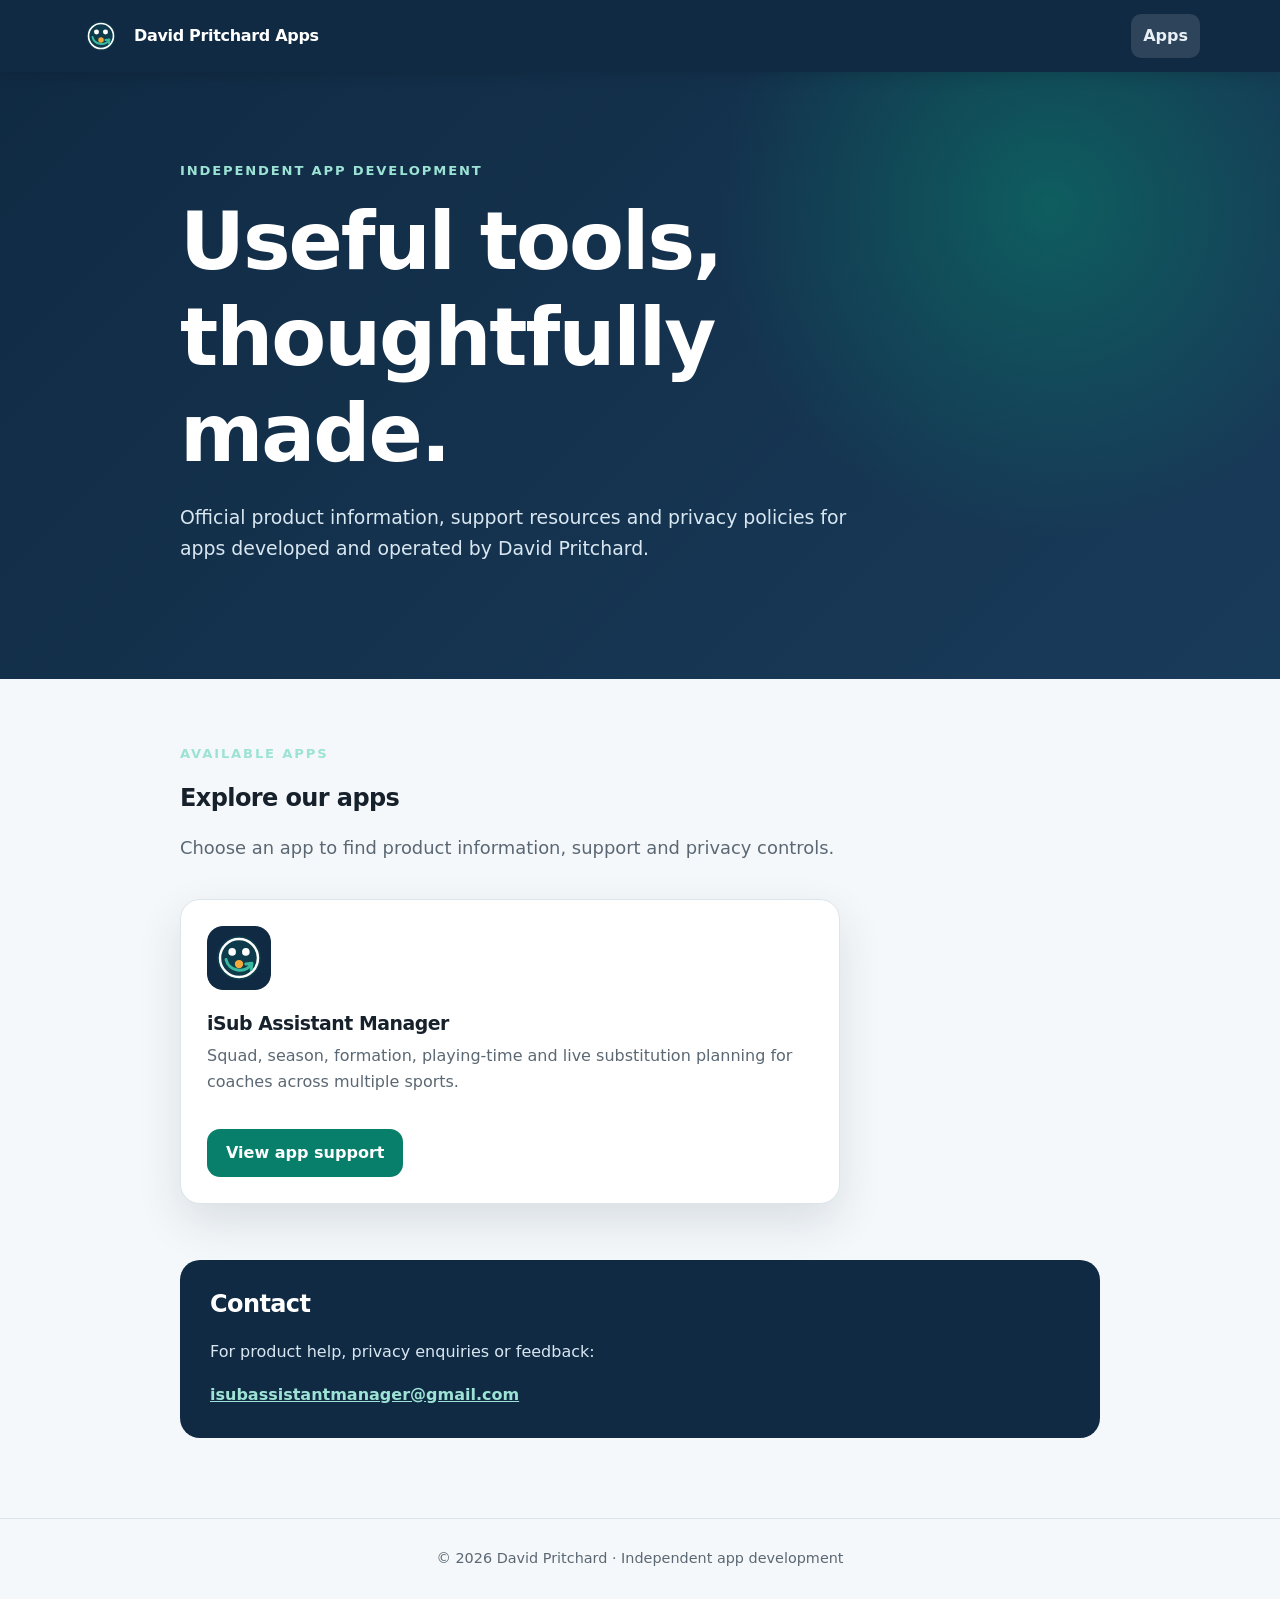
==== index.html @ f0578db5 "Launch app support and privacy website" ====
<!doctype html>
<html lang="en">
<head>
  <meta charset="utf-8">
  <meta name="viewport" content="width=device-width, initial-scale=1">
  <meta name="description" content="Official app support and privacy information for apps developed by David Pritchard.">
  <meta property="og:title" content="David Pritchard Apps">
  <meta property="og:description" content="Official product information, support and privacy resources.">
  <meta property="og:type" content="website">
  <meta property="og:url" content="https://depritchard82.github.io/">
  <link rel="canonical" href="https://depritchard82.github.io/">
  <meta name="theme-color" content="#102a43">
  <title>David Pritchard Apps | Support &amp; Privacy</title>
  <link rel="icon" href="isub-assistant-manager/icon.svg" type="image/svg+xml">
  <link rel="stylesheet" href="isub-assistant-manager/styles.css">
</head>
<body>
  <header class="site-header">
    <nav class="nav" aria-label="Primary navigation">
      <a class="brand" href="./"><img src="isub-assistant-manager/icon.svg" alt=""><span>David Pritchard Apps</span></a>
      <div class="nav-links"><a href="./" aria-current="page">Apps</a></div>
    </nav>
  </header>

  <main>
    <section class="hero">
      <div class="hero-inner">
        <div class="eyebrow">Independent app development</div>
        <h1>Useful tools, thoughtfully made.</h1>
        <p>Official product information, support resources and privacy policies for apps developed and operated by David Pritchard.</p>
      </div>
    </section>

    <section class="content" aria-labelledby="apps-title">
      <div class="eyebrow">Available apps</div>
      <h2 id="apps-title">Explore our apps</h2>
      <p class="intro">Choose an app to find product information, support and privacy controls.</p>

      <div class="grid" style="grid-template-columns: minmax(0, 1fr); max-width: 660px;">
        <article class="card">
          <img src="isub-assistant-manager/icon.svg" width="64" height="64" alt="iSub Assistant Manager app icon" style="border-radius: 16px;">
          <h2>iSub Assistant Manager</h2>
          <p>Squad, season, formation, playing-time and live substitution planning for coaches across multiple sports.</p>
          <div class="actions">
            <a class="button" href="isub-assistant-manager/">View app support</a>
          </div>
        </article>
      </div>

      <div class="contact">
        <h2>Contact</h2>
        <p>For product help, privacy enquiries or feedback:</p>
        <a href="mailto:isubassistantmanager@gmail.com">isubassistantmanager@gmail.com</a>
      </div>
    </section>
  </main>

  <footer>© 2026 David Pritchard · Independent app development</footer>
</body>
</html>
---- isub-assistant-manager/styles.css ----
:root {
  --navy: #102a43;
  --navy-soft: #193b5a;
  --teal: #087f6b;
  --teal-light: #e7f6f2;
  --amber: #f2a93b;
  --ink: #17212b;
  --muted: #5b6874;
  --line: #dce5ec;
  --paper: #ffffff;
  --wash: #f5f8fa;
  --shadow: 0 18px 45px rgba(16, 42, 67, .12);
}

* { box-sizing: border-box; }

html { scroll-behavior: smooth; }

body {
  margin: 0;
  background: var(--wash);
  color: var(--ink);
  font-family: Inter, ui-sans-serif, system-ui, -apple-system, BlinkMacSystemFont,
    "Segoe UI", sans-serif;
  line-height: 1.65;
}

a { color: var(--teal); }

a:focus-visible,
.button:focus-visible {
  outline: 3px solid var(--amber);
  outline-offset: 3px;
}

.site-header {
  background: var(--navy);
  color: white;
  position: sticky;
  top: 0;
  z-index: 10;
  box-shadow: 0 2px 15px rgba(0, 0, 0, .14);
}

.nav {
  width: min(1120px, calc(100% - 40px));
  margin: auto;
  min-height: 72px;
  display: flex;
  align-items: center;
  justify-content: space-between;
  gap: 24px;
}

.brand {
  display: inline-flex;
  align-items: center;
  gap: 12px;
  color: white;
  text-decoration: none;
  font-weight: 760;
  letter-spacing: -.02em;
}

.brand img {
  width: 42px;
  height: 42px;
  border-radius: 12px;
}

.nav-links { display: flex; gap: 8px; }

.nav-links a {
  color: #e8f0f6;
  text-decoration: none;
  padding: 9px 12px;
  border-radius: 10px;
  font-weight: 650;
}

.nav-links a:hover,
.nav-links a[aria-current="page"] { background: rgba(255, 255, 255, .12); }

.hero {
  background:
    radial-gradient(circle at 82% 22%, rgba(8, 127, 107, .55), transparent 29%),
    linear-gradient(135deg, var(--navy), var(--navy-soft));
  color: white;
  padding: 88px 0 96px;
}

.hero-inner,
.content {
  width: min(920px, calc(100% - 40px));
  margin: auto;
}

.eyebrow {
  color: #9de3d5;
  font-size: .82rem;
  font-weight: 800;
  letter-spacing: .14em;
  text-transform: uppercase;
}

h1, h2, h3 { line-height: 1.2; letter-spacing: -.025em; }

h1 { font-size: clamp(2.5rem, 7vw, 5rem); margin: 12px 0 20px; max-width: 820px; }

.hero p { color: #d9e7f1; max-width: 700px; font-size: 1.18rem; }

.actions { display: flex; flex-wrap: wrap; gap: 12px; margin-top: 34px; }

.button {
  display: inline-flex;
  align-items: center;
  justify-content: center;
  min-height: 48px;
  padding: 0 19px;
  border-radius: 13px;
  background: var(--teal);
  color: white;
  text-decoration: none;
  font-weight: 760;
}

.button.secondary { background: white; color: var(--navy); }

.content { padding: 64px 0 80px; }

.intro { font-size: 1.12rem; color: var(--muted); max-width: 760px; }

.grid {
  display: grid;
  grid-template-columns: repeat(3, 1fr);
  gap: 18px;
  margin: 36px 0 56px;
}

.card,
.article {
  background: var(--paper);
  border: 1px solid var(--line);
  border-radius: 20px;
  box-shadow: var(--shadow);
}

.card { padding: 26px; }
.card h2 { font-size: 1.18rem; margin: 14px 0 8px; }
.card p { color: var(--muted); margin: 0; }

.icon {
  width: 42px;
  height: 42px;
  border-radius: 13px;
  display: grid;
  place-items: center;
  background: var(--teal-light);
  color: var(--teal);
  font-weight: 850;
}

.article { padding: clamp(24px, 6vw, 58px); }
.article h1 { color: var(--navy); font-size: clamp(2.1rem, 5vw, 3.8rem); }
.article h2 { color: var(--navy); margin-top: 42px; }
.article p, .article li { color: #344451; }
.article .updated { color: var(--muted); font-size: .93rem; }

.notice {
  background: var(--teal-light);
  border-left: 4px solid var(--teal);
  padding: 18px 20px;
  border-radius: 0 12px 12px 0;
  margin: 28px 0;
}

.contact {
  background: var(--navy);
  color: white;
  border-radius: 20px;
  padding: 30px;
  margin-top: 42px;
}

.contact h2 { color: white; margin-top: 0; }
.contact p { color: #d9e7f1; }
.contact a { color: #9de3d5; font-weight: 750; }

footer {
  border-top: 1px solid var(--line);
  padding: 28px 20px;
  text-align: center;
  color: var(--muted);
  font-size: .9rem;
}

@media (max-width: 720px) {
  .nav { width: min(100% - 24px, 1120px); min-height: 64px; }
  .brand span { display: none; }
  .nav-links { gap: 0; }
  .nav-links a { padding: 8px; font-size: .9rem; }
  .hero { padding: 64px 0 70px; }
  .hero-inner, .content { width: min(100% - 28px, 920px); }
  .grid { grid-template-columns: 1fr; }
  .article { border-radius: 16px; }
}
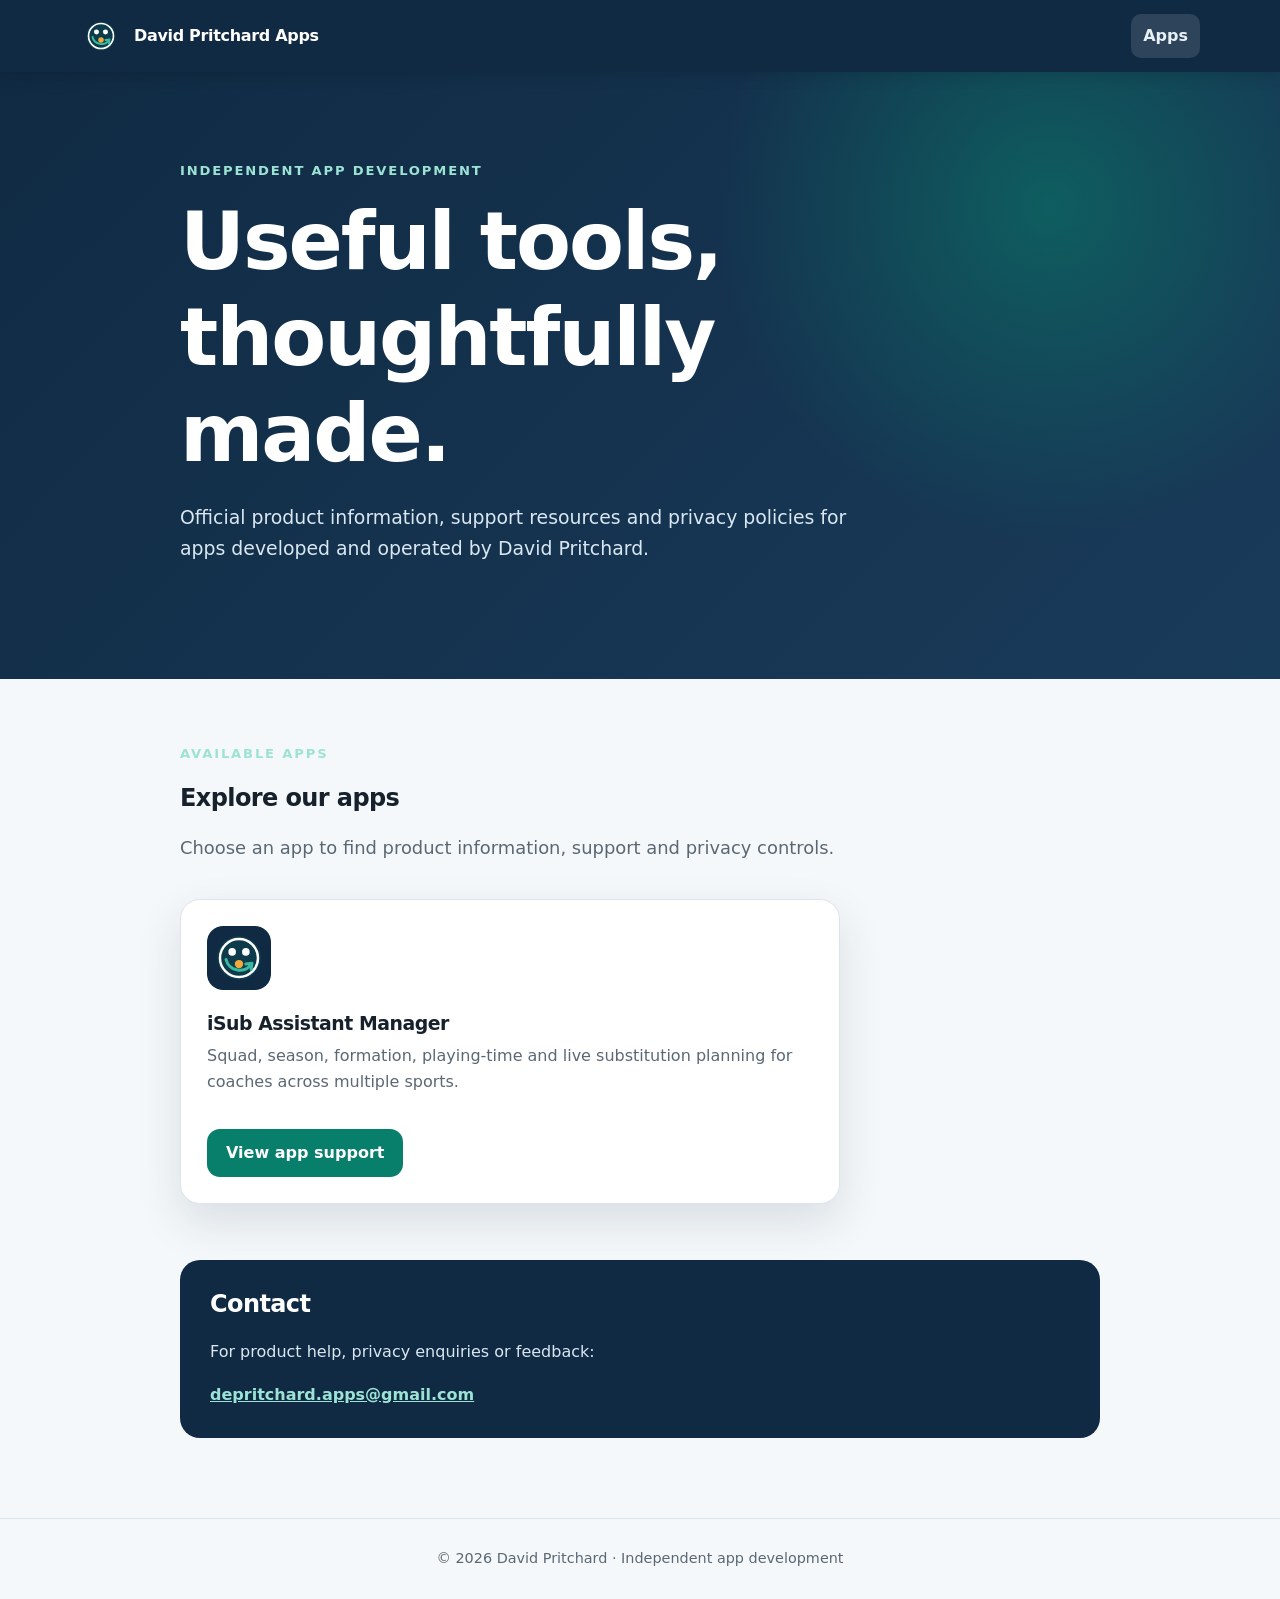
==== commit b5c54772: "Use central apps support email" ====
--- a/index.html
+++ b/index.html
@@ -50,7 +50,7 @@
       <div class="contact">
         <h2>Contact</h2>
         <p>For product help, privacy enquiries or feedback:</p>
-        <a href="mailto:isubassistantmanager@gmail.com">isubassistantmanager@gmail.com</a>
+        <a href="mailto:depritchard.apps@gmail.com">depritchard.apps@gmail.com</a>
       </div>
     </section>
   </main>
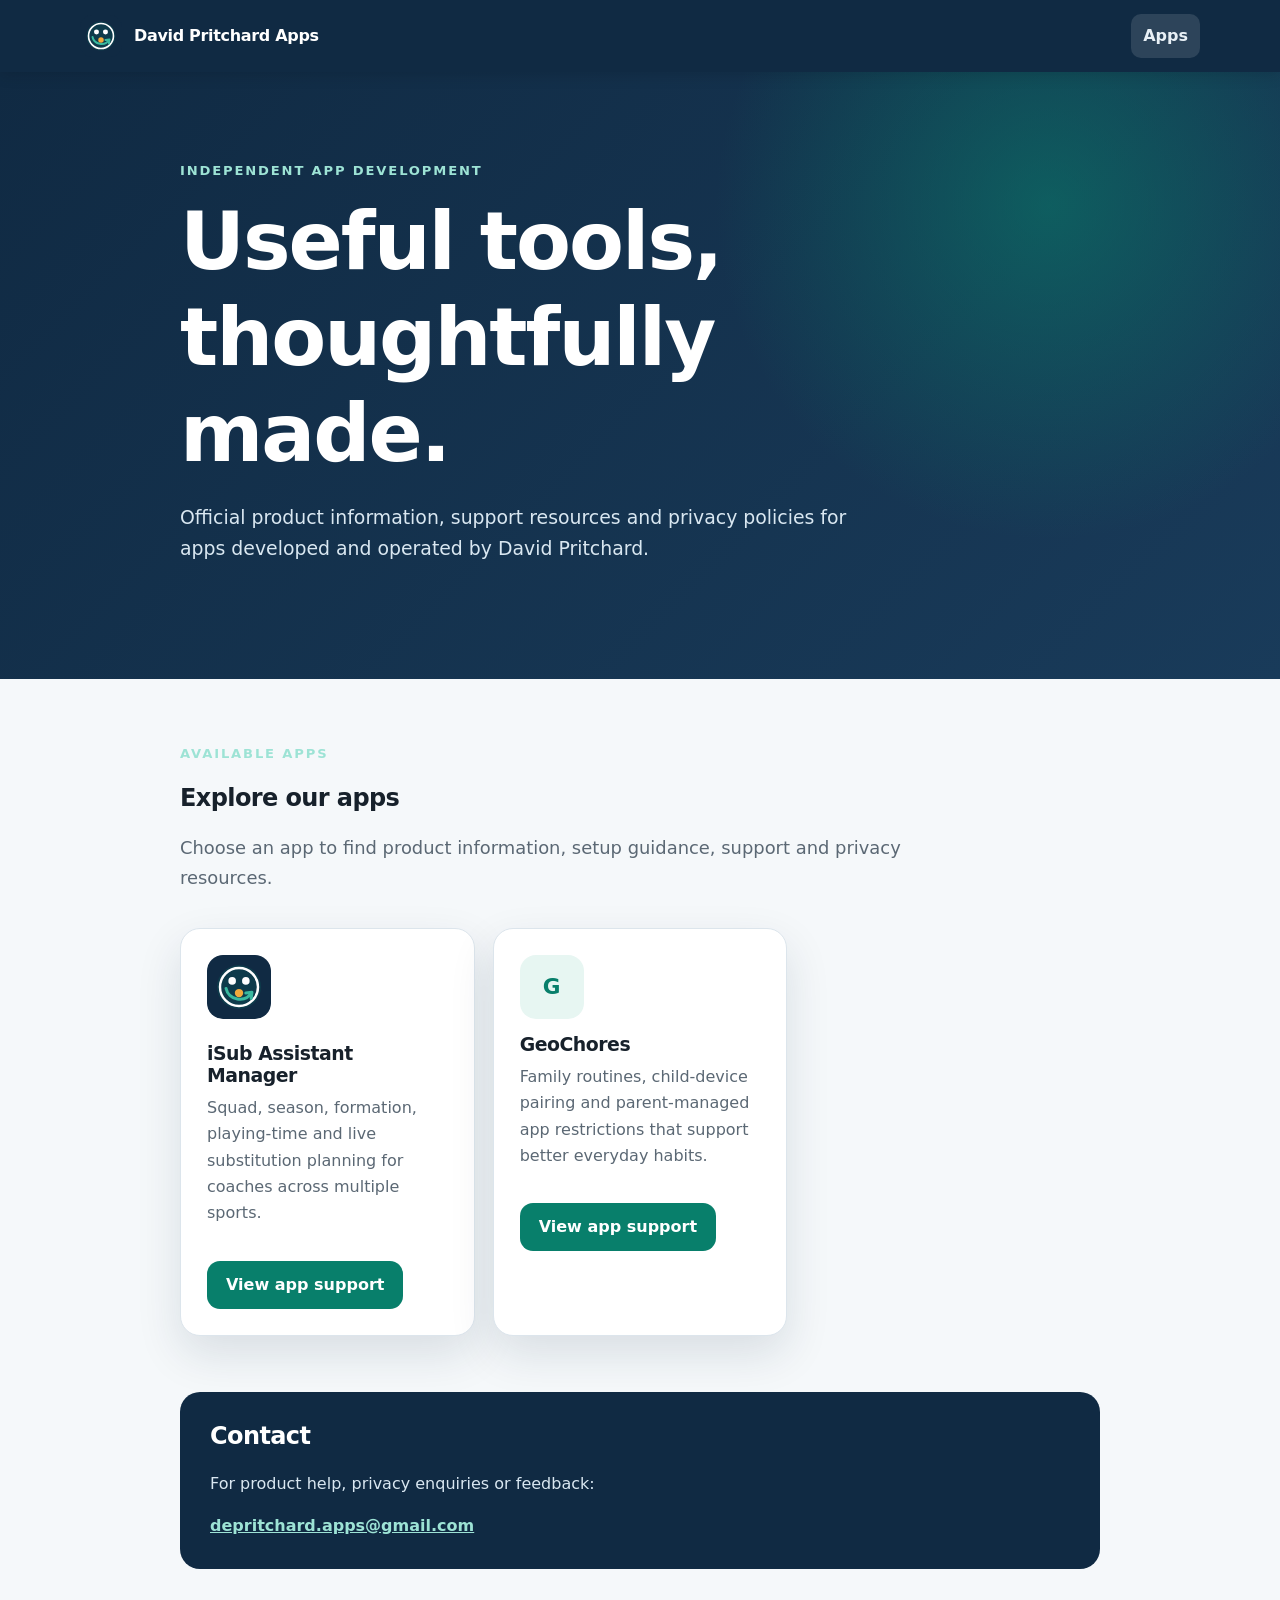
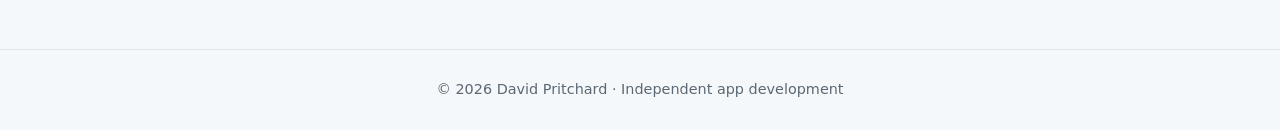
==== commit 4b048480: "Add GeoChores to apps support hub" ====
--- a/index.html
+++ b/index.html
@@ -34,15 +34,23 @@
     <section class="content" aria-labelledby="apps-title">
       <div class="eyebrow">Available apps</div>
       <h2 id="apps-title">Explore our apps</h2>
-      <p class="intro">Choose an app to find product information, support and privacy controls.</p>
+      <p class="intro">Choose an app to find product information, setup guidance, support and privacy resources.</p>
 
-      <div class="grid" style="grid-template-columns: minmax(0, 1fr); max-width: 660px;">
+      <div class="grid">
         <article class="card">
           <img src="isub-assistant-manager/icon.svg" width="64" height="64" alt="iSub Assistant Manager app icon" style="border-radius: 16px;">
           <h2>iSub Assistant Manager</h2>
           <p>Squad, season, formation, playing-time and live substitution planning for coaches across multiple sports.</p>
           <div class="actions">
             <a class="button" href="isub-assistant-manager/">View app support</a>
+          </div>
+        </article>
+        <article class="card">
+          <div class="icon" aria-hidden="true" style="width: 64px; height: 64px; border-radius: 16px; font-size: 1.35rem;">G</div>
+          <h2>GeoChores</h2>
+          <p>Family routines, child-device pairing and parent-managed app restrictions that support better everyday habits.</p>
+          <div class="actions">
+            <a class="button" href="geochores/">View app support</a>
           </div>
         </article>
       </div>
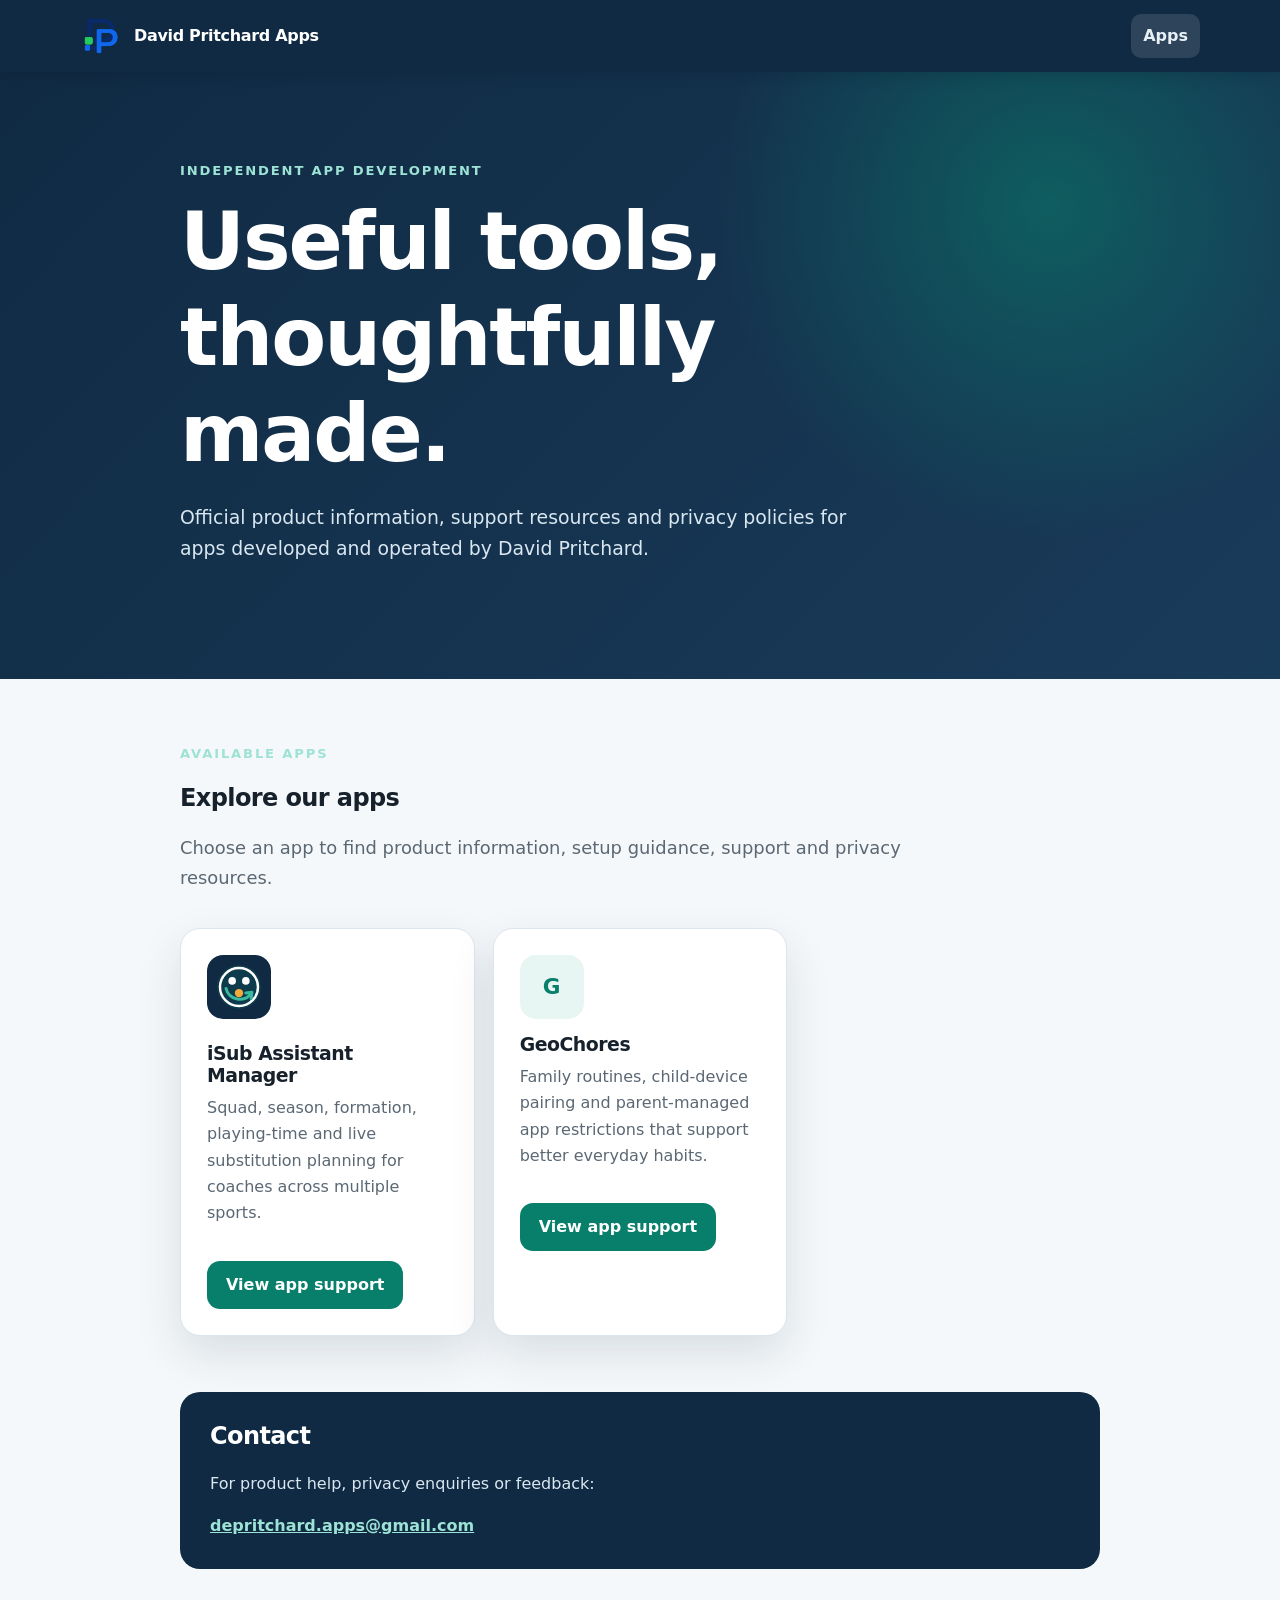
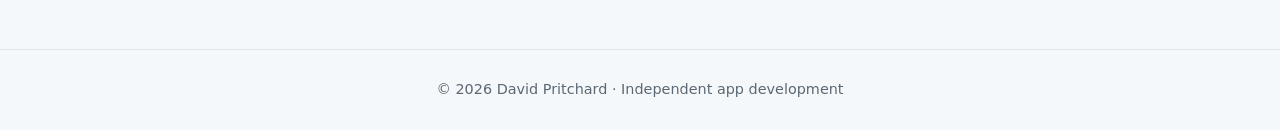
==== commit 05536257: "Add David Pritchard Apps brand logo" ====
--- a/index.html
+++ b/index.html
@@ -11,13 +11,13 @@
   <link rel="canonical" href="https://depritchard82.github.io/">
   <meta name="theme-color" content="#102a43">
   <title>David Pritchard Apps | Support &amp; Privacy</title>
-  <link rel="icon" href="isub-assistant-manager/icon.svg" type="image/svg+xml">
+  <link rel="icon" href="dp-apps-logo.png" type="image/png">
   <link rel="stylesheet" href="isub-assistant-manager/styles.css">
 </head>
 <body>
   <header class="site-header">
     <nav class="nav" aria-label="Primary navigation">
-      <a class="brand" href="./"><img src="isub-assistant-manager/icon.svg" alt=""><span>David Pritchard Apps</span></a>
+      <a class="brand" href="./"><img src="dp-apps-logo.png" alt=""><span>David Pritchard Apps</span></a>
       <div class="nav-links"><a href="./" aria-current="page">Apps</a></div>
     </nav>
   </header>
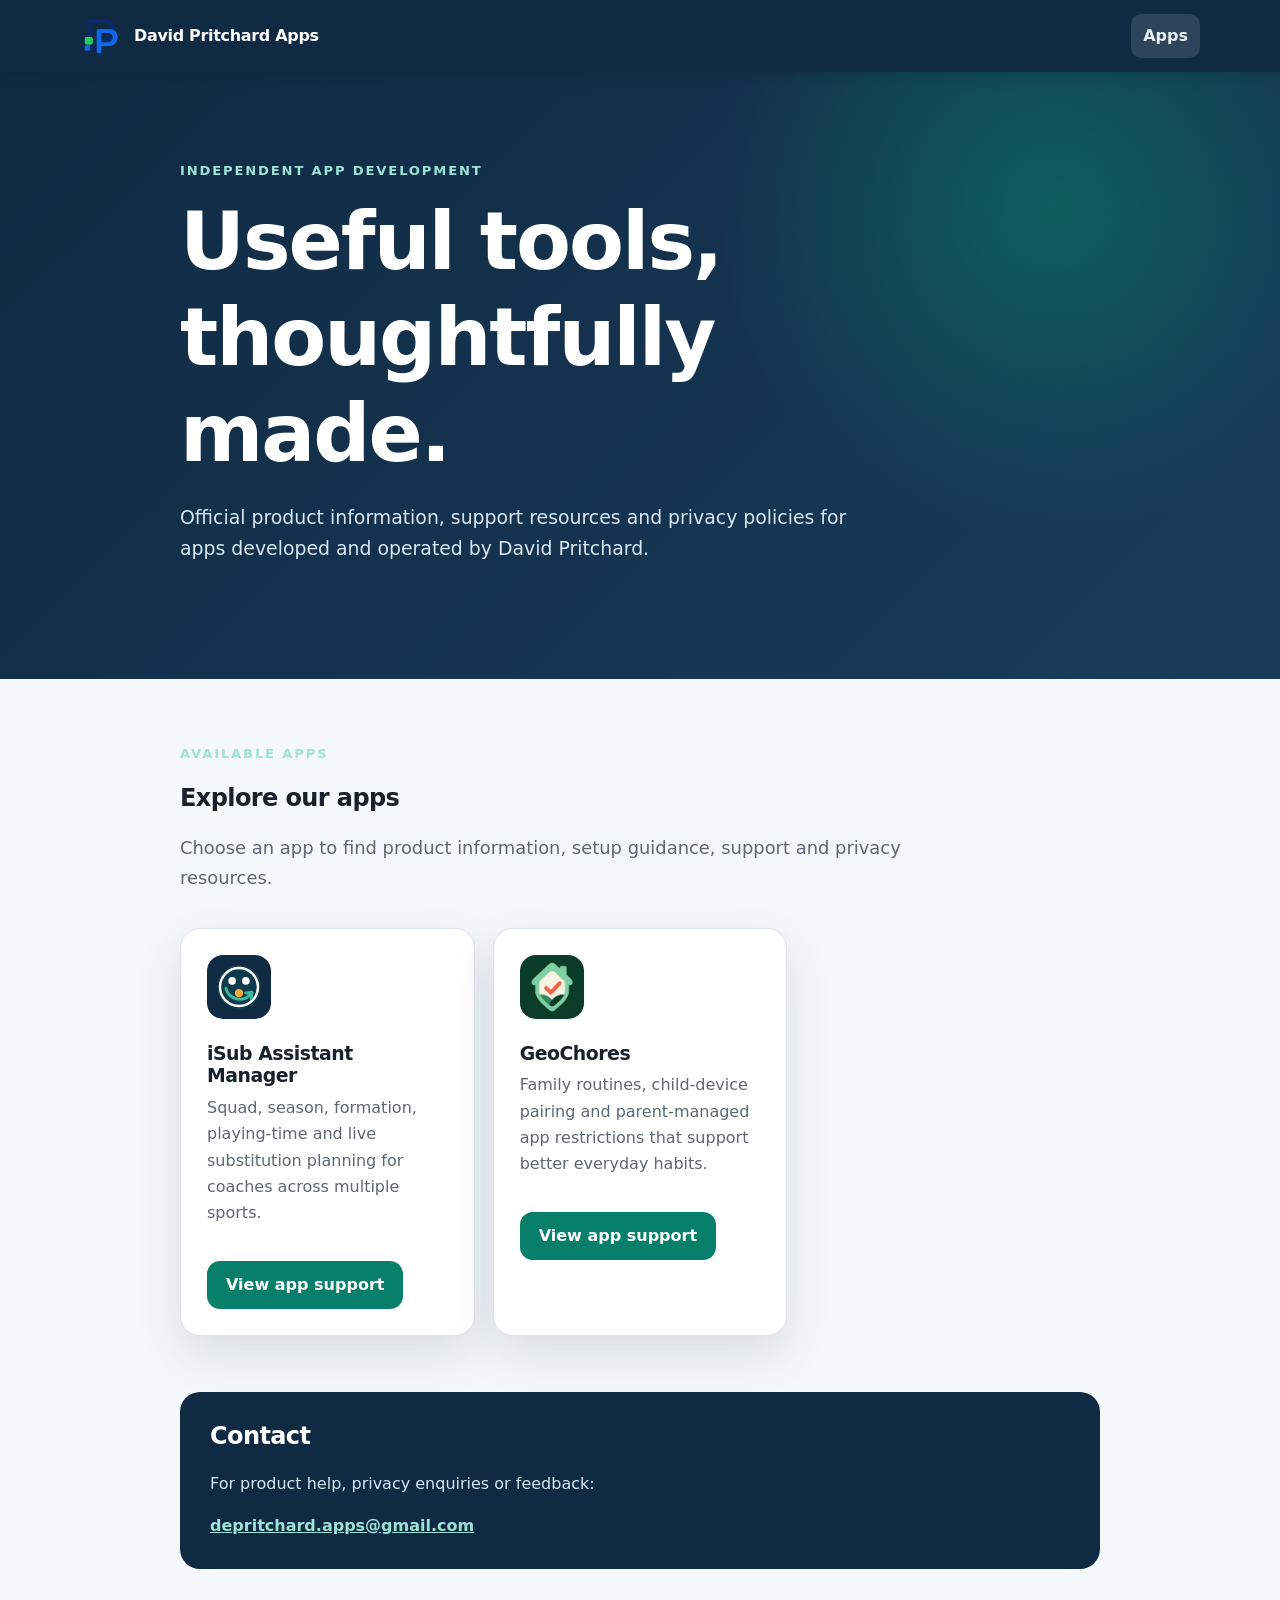
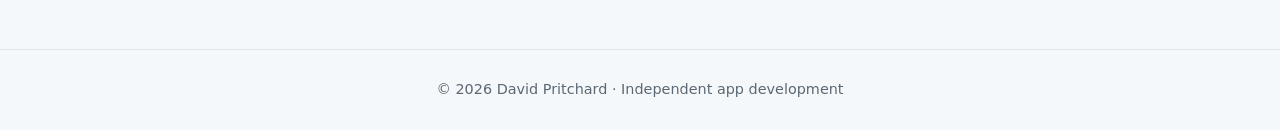
==== commit 6120d033: "Use GeoChores app logo on support site" ====
--- a/index.html
+++ b/index.html
@@ -46,7 +46,7 @@
           </div>
         </article>
         <article class="card">
-          <div class="icon" aria-hidden="true" style="width: 64px; height: 64px; border-radius: 16px; font-size: 1.35rem;">G</div>
+          <img src="geochores/logo.png" width="64" height="64" alt="GeoChores app icon" style="border-radius: 16px;">
           <h2>GeoChores</h2>
           <p>Family routines, child-device pairing and parent-managed app restrictions that support better everyday habits.</p>
           <div class="actions">
